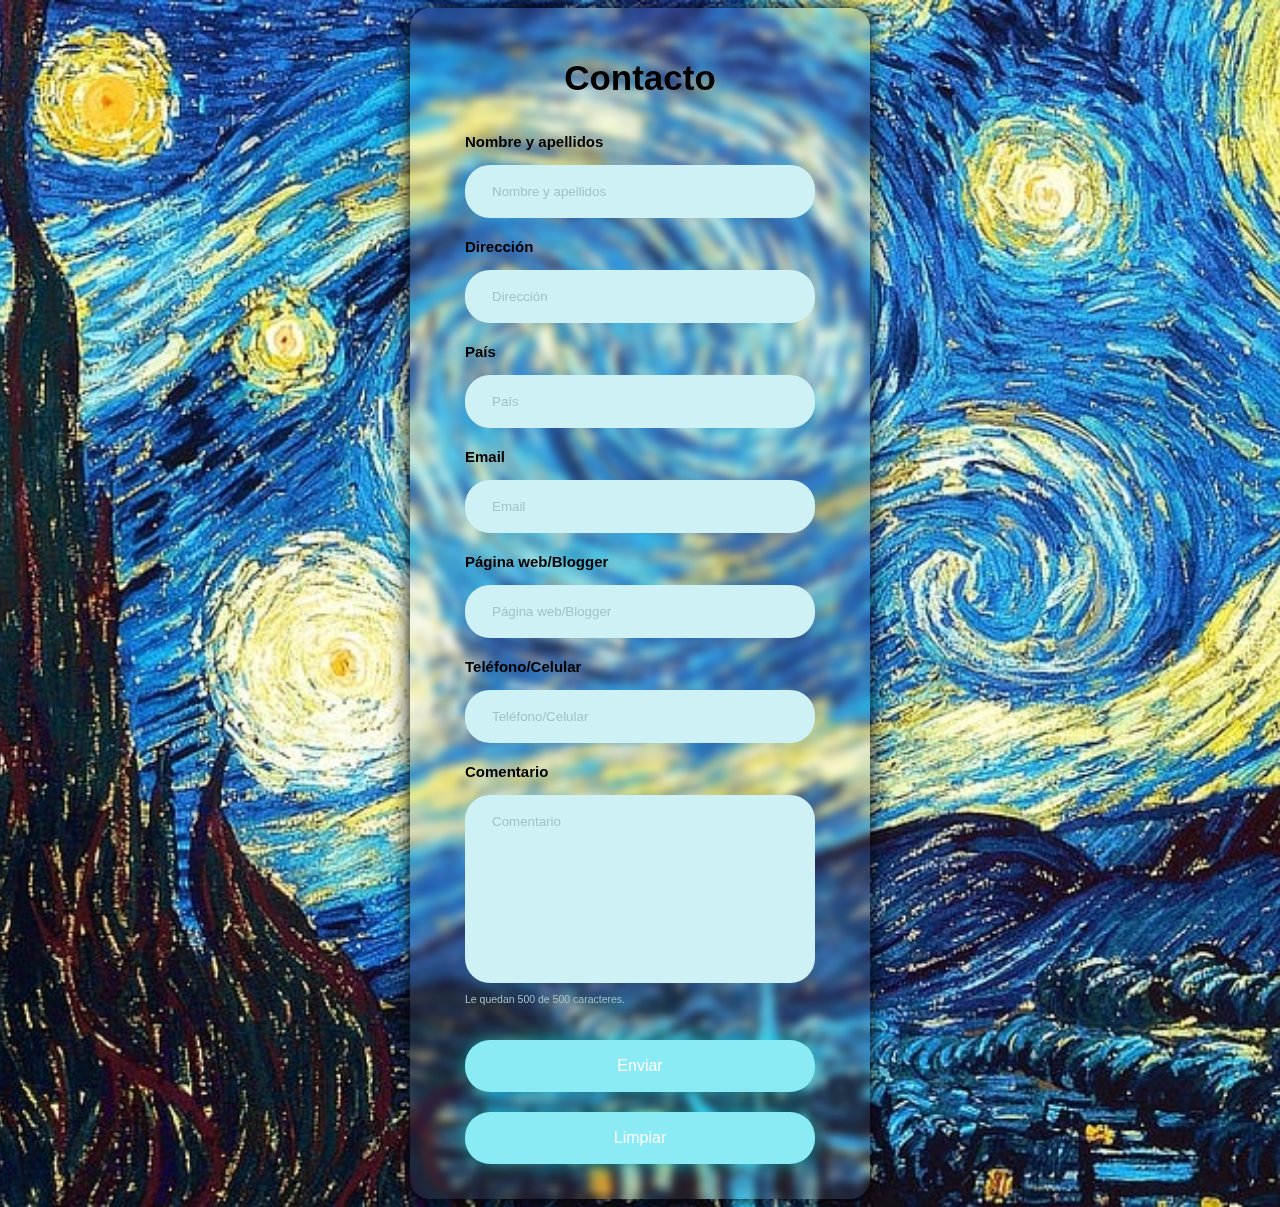
==== index.html @ af14bd1a "Diseño de formulario" ====
<!DOCTYPE html>
<html lang="en">

<head>
    <meta charset="UTF-8">
    <meta name="viewport" content="width=device-width, initial-scale=1.0">
    <title>Formulario de contacto</title>
    <link rel="stylesheet" href="./css/style.css">
</head>

<body>
    <div class="container">
        <h3>Contacto</h3>
        <form class="form">
            <label for="nombre">Nombre y apellidos</label>
            <input type="text" id="nombre" class="box" placeholder="Nombre y apellidos">

            <label for="direccion">Dirección</label>
            <input type="text" id="direccion" class="box" placeholder="Dirección">

            <label for="pais">País</label>
            <input type="text" id="pais" class="box" placeholder="País">

            <label for="email">Email</label>
            <input type="text" id="email" class="box" placeholder="Email">

            <label for="web-site">Página web/Blogger</label>
            <input type="text" id="web-site" class="box" placeholder="Página web/Blogger">

            <label for="telefono">Teléfono/Celular</label>
            <input type="text" id="telofono" class="box" placeholder="Teléfono/Celular">

            <label for="comentario">Comentario</label>
            <textarea id="comentario" cols="30" rows="10" placeholder="Comentario"></textarea>
            <p class="cont-caracteres">Le quedan <span id="contador">500</span> de 500 caracteres.</p>

            <input type="button" value="Enviar" class="button">
            <input type="button" value="Limpiar" class="button">
        </form>
    </div>
</body>

</html>
---- css/style.css ----
body {
    font-family: Arial, Helvetica, sans-serif;
    min-height: 100vh;
    display: flex;
    align-items: center;
    justify-content: center;
    background-image: url("../images/fondo.jpg");
    background-size: cover;
    background-position: center;
    background-repeat: no-repeat;
}

.container {
    font-family: inherit;
    padding: 15px 55px;
    box-shadow: 0 0 20px rgba(0, 0, 0, 1);
    border-radius: 20px;
    text-align: center;
    width: 350px;
    background: #fafafa10;
    backdrop-filter: blur(0.3rem);
}

.form {
    display: flex;
    flex-direction: column;
    text-align: left;
}

h3 {
    color: #000000;
    font-size: 35px;
}

label {
    color: #000000;
    font-size: 15px;
    font-weight: 600;
    margin-bottom: 15px;
}

input,
textarea {
    font-family: inherit;
    padding: 17px 25px;
    border-radius: 25px;
    margin-bottom: 20px;
    background-color: #cdf1f5;
    border: 2px solid #cdf1f5;
    outline: none;
    resize: none;
}

input::placeholder,
textarea::placeholder {
    color: #a1c3ca;
}

.cont-caracteres {
    margin-top: -10px;
    margin-bottom: 35px;
    font-size: 10.5px;
    color: #a1c3ca;

}

.button {
    font-size: 16px;
    color: #ffffff;
    border: 0;
    border-radius: 25px;
    background-color: #8aebf5;
    box-shadow: 0 0 20px rgba(0, 254, 254, 0.5);
    cursor: pointer;
}

.btn:hover {
    background-color: #4bdde0;
}
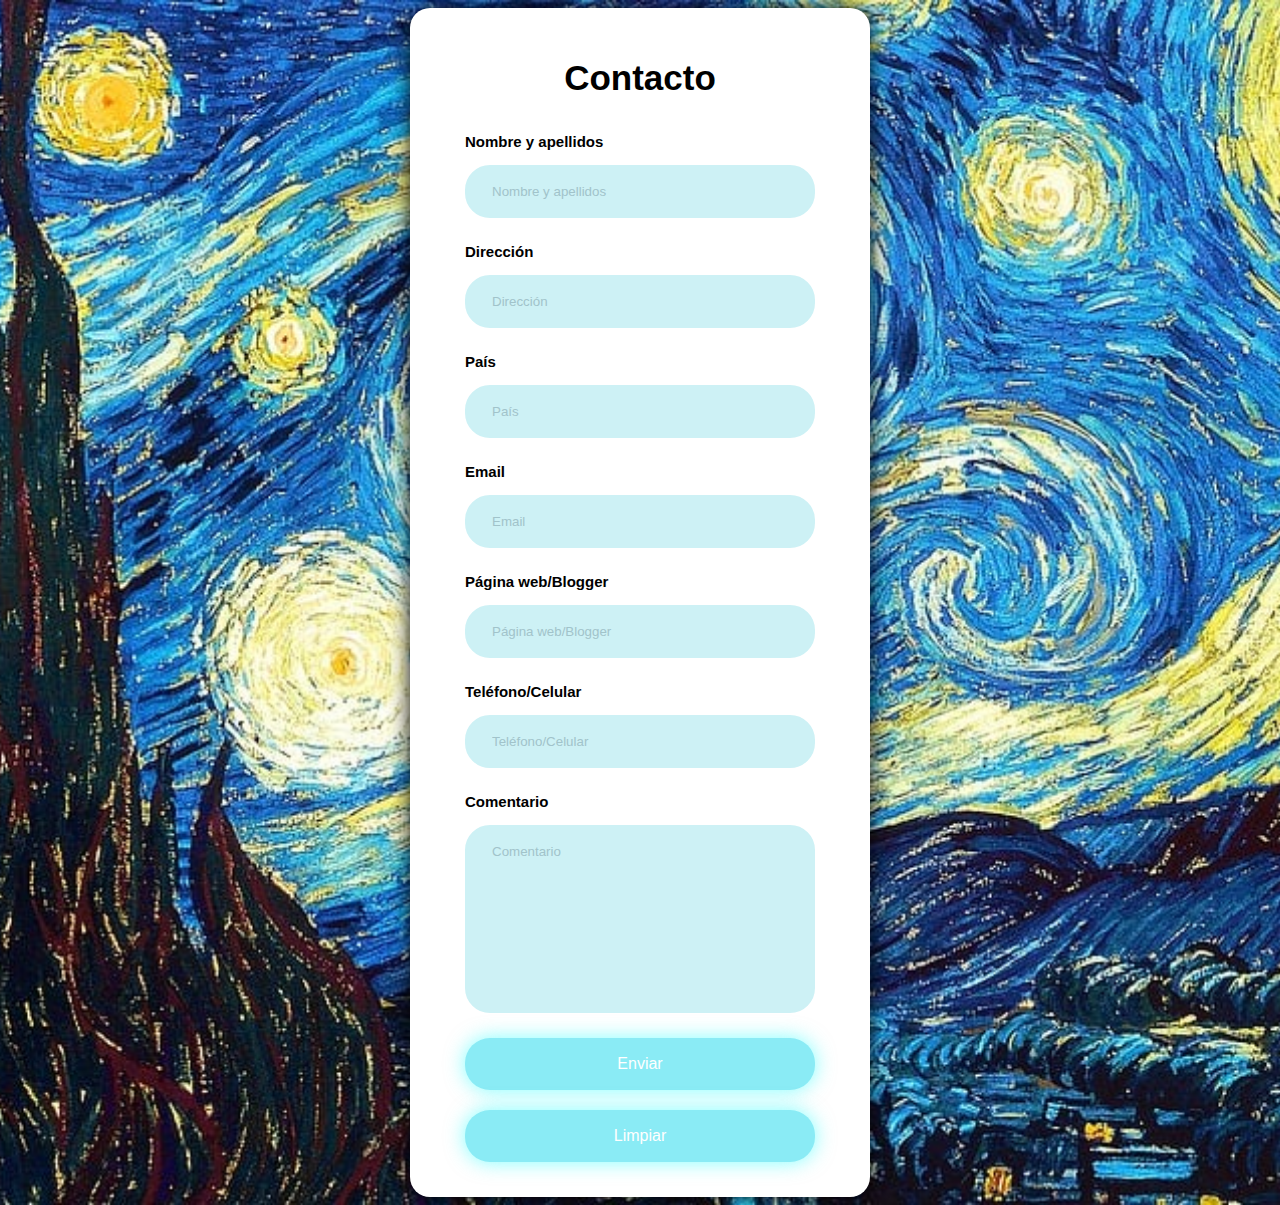
==== commit f215a9e2: "Validación de datos" ====
--- a/index.html
+++ b/index.html
@@ -11,33 +11,40 @@
 <body>
     <div class="container">
         <h3>Contacto</h3>
-        <form class="form">
+        <form class="form" id="formulario" method="post" action="./html/end.html" onsubmit="return validacion()">
             <label for="nombre">Nombre y apellidos</label>
             <input type="text" id="nombre" class="box" placeholder="Nombre y apellidos">
+            <span id="nombre_error" class="mensaje_error"></span>
 
             <label for="direccion">Dirección</label>
             <input type="text" id="direccion" class="box" placeholder="Dirección">
+            <span id="direccion_error" class="mensaje_error"></span>
 
             <label for="pais">País</label>
             <input type="text" id="pais" class="box" placeholder="País">
+            <span id="pais_error" class="mensaje_error"></span>
 
             <label for="email">Email</label>
             <input type="text" id="email" class="box" placeholder="Email">
+            <span id="email_error" class="mensaje_error"></span>
 
             <label for="web-site">Página web/Blogger</label>
             <input type="text" id="web-site" class="box" placeholder="Página web/Blogger">
+            <span id="web-site_error" class="mensaje_error"></span>
 
             <label for="telefono">Teléfono/Celular</label>
-            <input type="text" id="telofono" class="box" placeholder="Teléfono/Celular">
+            <input type="text" id="telefono" class="box" placeholder="Teléfono/Celular">
+            <span id="telefono_error" class="mensaje_error"></span>
 
             <label for="comentario">Comentario</label>
-            <textarea id="comentario" cols="30" rows="10" placeholder="Comentario"></textarea>
-            <p class="cont-caracteres">Le quedan <span id="contador">500</span> de 500 caracteres.</p>
+            <textarea id="comentario" cols="30" rows="10" maxlength="500" placeholder="Comentario"></textarea>
+            <span id="comentario_error" class="mensaje_error"></span>
 
-            <input type="button" value="Enviar" class="button">
-            <input type="button" value="Limpiar" class="button">
+            <input type="submit" value="Enviar" class="button">
+            <input type="button" id="limpiar" value="Limpiar" class="button">
         </form>
     </div>
+    <script src="./js/validacion.js"></script>
 </body>
 
 </html>--- a/css/style.css
+++ b/css/style.css
@@ -17,8 +17,9 @@
     border-radius: 20px;
     text-align: center;
     width: 350px;
-    background: #fafafa10;
-    backdrop-filter: blur(0.3rem);
+    background-color: white;
+    /*background: #fafafa10;
+    backdrop-filter: blur(0.3rem);*/
 }
 
 .form {
@@ -56,12 +57,11 @@
     color: #a1c3ca;
 }
 
-.cont-caracteres {
+.mensaje_error {
+    color: #ff0000;
+    font-size: 12px;
     margin-top: -10px;
-    margin-bottom: 35px;
-    font-size: 10.5px;
-    color: #a1c3ca;
-
+    margin-bottom: 15px;
 }
 
 .button {
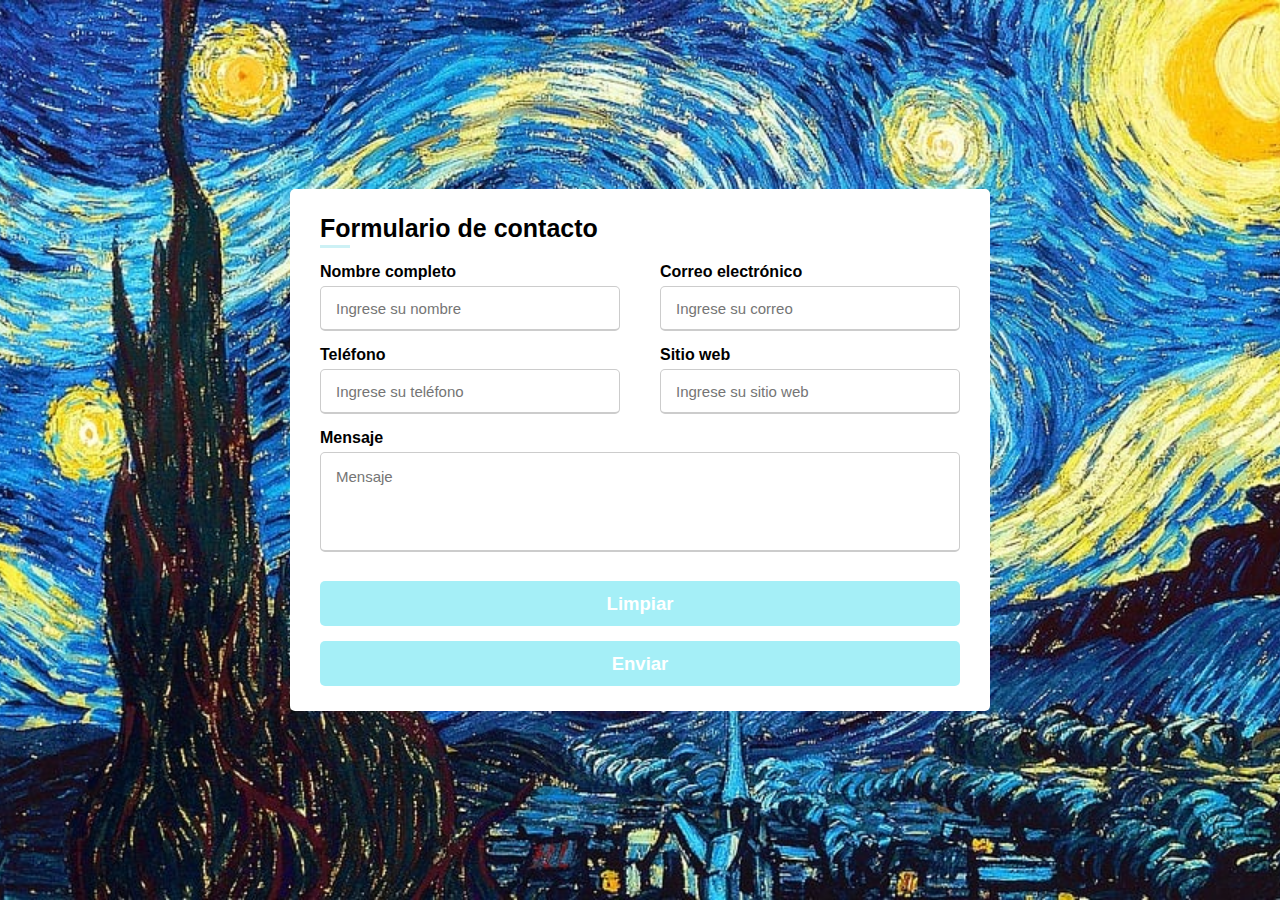
==== commit 4c7647ad: "Actualiza el html y css" ====
--- a/index.html
+++ b/index.html
@@ -10,39 +10,69 @@
 
 <body>
     <div class="container">
-        <h3>Contacto</h3>
-        <form class="form" id="formulario" method="post" action="./html/end.html" onsubmit="return validacion()">
+        <div class="title">Formulario de contacto</div>
+        <form action="#">
+            <div class="user-details">
+                <div class="input-box">
+                    <span class="details">Nombre completo</span>
+                    <input type="text" placeholder="Ingrese su nombre">
+                </div>
+
+                <div class="input-box">
+                    <span class="details">Correo electrónico</span>
+                    <input type="text" placeholder="Ingrese su correo">
+                </div>
+
+                <div class="input-box">
+                    <span class="details">Teléfono</span>
+                    <input type="text" placeholder="Ingrese su teléfono">
+                </div>
+
+                <div class="input-box">
+                    <span class="details">Sitio web</span>
+                    <input type="text" placeholder="Ingrese su sitio web">
+                </div>
+
+                <div class="text-box">
+                    <span class="details">Mensaje</span>
+                    <textarea maxlength="500" placeholder="Mensaje"></textarea>
+                </div>
+            </div>
+            <div class="button">
+                <input type="button" value="Limpiar">
+                <input type="submit" value="Enviar">
+            </div>
+        </form>
+
+        <!--<form class="form" id="formulario" method="post" action="#" onsubmit="return validacion()">
             <label for="nombre">Nombre y apellidos</label>
             <input type="text" id="nombre" class="box" placeholder="Nombre y apellidos">
             <span id="nombre_error" class="mensaje_error"></span>
-
-            <label for="direccion">Dirección</label>
-            <input type="text" id="direccion" class="box" placeholder="Dirección">
-            <span id="direccion_error" class="mensaje_error"></span>
-
-            <label for="pais">País</label>
-            <input type="text" id="pais" class="box" placeholder="País">
-            <span id="pais_error" class="mensaje_error"></span>
 
             <label for="email">Email</label>
             <input type="text" id="email" class="box" placeholder="Email">
             <span id="email_error" class="mensaje_error"></span>
 
-            <label for="web-site">Página web/Blogger</label>
-            <input type="text" id="web-site" class="box" placeholder="Página web/Blogger">
-            <span id="web-site_error" class="mensaje_error"></span>
-
-            <label for="telefono">Teléfono/Celular</label>
-            <input type="text" id="telefono" class="box" placeholder="Teléfono/Celular">
+            <label for="telefono">Teléfono</label>
+            <input type="text" id="telefono" class="box" placeholder="Teléfono">
             <span id="telefono_error" class="mensaje_error"></span>
 
-            <label for="comentario">Comentario</label>
-            <textarea id="comentario" cols="30" rows="10" maxlength="500" placeholder="Comentario"></textarea>
-            <span id="comentario_error" class="mensaje_error"></span>
+            <label for="web">Página web</label>
+            <input type="text" id="web" class="box" placeholder="Página web">
+            <span id="web_error" class="mensaje_error"></span>
 
-            <input type="submit" value="Enviar" class="button">
-            <input type="button" id="limpiar" value="Limpiar" class="button">
-        </form>
+            <label for="asunto">Asunto</label>
+            <input type="text" id="asunto" class="box" placeholder="Asunto">
+            <span id="asunto_error" class="mensaje_error"></span>
+
+            <label for="mensaje">Mensaje</label>
+            <textarea id="mensaje" cols="30" rows="10" maxlength="500" placeholder="Mensaje"></textarea>
+                    <span id="mensaje_error" class="mensaje_error"></span>
+
+                    <input type="submit" value="Enviar" class="button">
+                    <input type="button" id="limpiar" value="Limpiar" class="button">
+        </form>-->
+
     </div>
     <script src="./js/validacion.js"></script>
 </body>
--- a/css/style.css
+++ b/css/style.css
@@ -1,79 +1,146 @@
+* {
+    margin: 0;
+    padding: 0;
+    box-sizing: border-box;
+    font-family: 'Poppins', sans-serif;
+}
+
 body {
-    font-family: Arial, Helvetica, sans-serif;
-    min-height: 100vh;
     display: flex;
+    height: 100vh;
+    justify-content: center;
     align-items: center;
-    justify-content: center;
     background-image: url("../images/fondo.jpg");
     background-size: cover;
     background-position: center;
-    background-repeat: no-repeat;
 }
 
 .container {
-    font-family: inherit;
-    padding: 15px 55px;
-    box-shadow: 0 0 20px rgba(0, 0, 0, 1);
-    border-radius: 20px;
-    text-align: center;
-    width: 350px;
-    background-color: white;
-    /*background: #fafafa10;
-    backdrop-filter: blur(0.3rem);*/
+    max-width: 700px;
+    width: 100%;
+    background: #fff;
+    padding: 25px 30px;
+    border-radius: 5px;
 }
 
-.form {
-    display: flex;
-    flex-direction: column;
-    text-align: left;
+.container .title {
+    font-size: 25px;
+    font-weight: 600;
+    position: relative;
 }
 
-h3 {
-    color: #000000;
-    font-size: 35px;
+.container .title::before {
+    content: '';
+    position: absolute;
+    left: 0;
+    bottom: -5px;
+    height: 3.5px;
+    width: 30px;
+    background: #cdf1f5;
 }
 
-label {
-    color: #000000;
+.container form .user-details {
+    display: flex;
+    flex-wrap: wrap;
+    justify-content: space-between;
+    margin: 20px 0 15px 0;
+}
+
+form .user-details .input-box {
+    margin-bottom: 15px;
+    width: calc(100% / 2 - 20px);
+}
+
+form .user-details .text-box {
+    margin-bottom: 10px;
+    width: 100%;
+}
+
+.user-details .input-box .details {
+    display: block;
+    font-weight: 550;
+    margin-bottom: 5px;
+}
+
+.user-details .text-box .details {
+    display: block;
+    font-weight: 550;
+    margin-bottom: 5px;
+}
+
+.user-details .input-box input {
+    height: 45px;
+    width: 100%;
+    outline: none;
+    border-radius: 5px;
+    border: 1px solid #ccc;
+    padding-left: 15px;
     font-size: 15px;
-    font-weight: 600;
+    border-bottom-width: 2.5px;
+    transition: all 0.3s ease;
+}
+
+.user-details .text-box textarea {
+    height: 100px;
+    width: 100%;
+    resize: none;
+    outline: none;
+    border-radius: 5px;
+    border: 1px solid #ccc;
+    padding: 15px 15px;
+    font-size: 15px;
+    border-bottom-width: 2.5px;
+    transition: all 0.3s ease;
+}
+
+.user-details .input-box input:focus {
+    border-color: #cdf1f5;
+}
+
+.user-details .text-box textarea:focus {
+    border-color: #cdf1f5;
+}
+
+form .button {
+    height: 45px;
+    margin: 15px 0 60px;
+}
+
+form .button input {
+    height: 100%;
+    width: 100%;
+    outline: none;
+    color: #fff;
+    border: none;
+    font-size: 18.5px;
+    font-weight: 550;
+    border-radius: 5px;
+    background: #8aeaf5c4;
+    cursor: pointer;
     margin-bottom: 15px;
 }
 
-input,
-textarea {
-    font-family: inherit;
-    padding: 17px 25px;
-    border-radius: 25px;
-    margin-bottom: 20px;
-    background-color: #cdf1f5;
-    border: 2px solid #cdf1f5;
-    outline: none;
-    resize: none;
+form .button input:hover {
+    background-color: #4bdde0e8;
+    box-shadow: 0 0 20px rgba(0, 254, 254, 0.5);
 }
 
-input::placeholder,
-textarea::placeholder {
-    color: #a1c3ca;
-}
+@media (max-width: 585px) {
+    .container {
+        max-width: 100%;
+    }
 
-.mensaje_error {
-    color: #ff0000;
-    font-size: 12px;
-    margin-top: -10px;
-    margin-bottom: 15px;
-}
+    form .user-details .input-box {
+        margin-bottom: 15px;
+        width: 100%;
+    }
 
-.button {
-    font-size: 16px;
-    color: #ffffff;
-    border: 0;
-    border-radius: 25px;
-    background-color: #8aebf5;
-    box-shadow: 0 0 20px rgba(0, 254, 254, 0.5);
-    cursor: pointer;
-}
+    .container form .user-details {
+        max-height: 335px;
+        overflow-y: scroll;
+    }
 
-.btn:hover {
-    background-color: #4bdde0;
+    .user-details::-webkit-scrollbar {
+        width: 0;
+    }
 }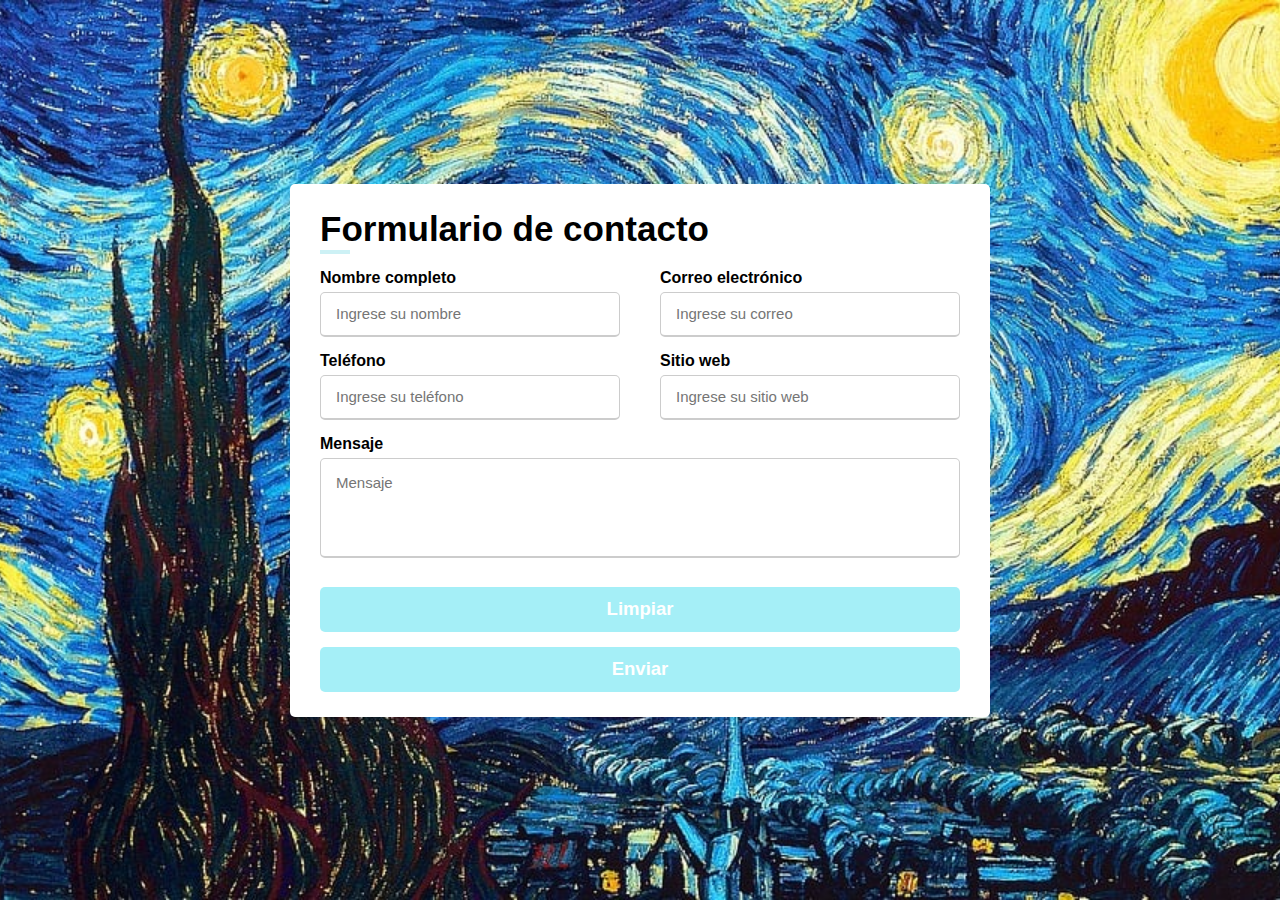
==== commit f2161220: "Actualiza la validación" ====
--- a/index.html
+++ b/index.html
@@ -11,68 +11,43 @@
 <body>
     <div class="container">
         <div class="title">Formulario de contacto</div>
-        <form action="#">
+        <form method="post" action="#" onsubmit="return validacion()">
             <div class="user-details">
                 <div class="input-box">
                     <span class="details">Nombre completo</span>
-                    <input type="text" placeholder="Ingrese su nombre">
+                    <input type="text" id="nombre" placeholder="Ingrese su nombre">
+                    <span id="nombre_error" class="mensaje_error"></span>
                 </div>
 
                 <div class="input-box">
                     <span class="details">Correo electrónico</span>
-                    <input type="text" placeholder="Ingrese su correo">
+                    <input type="text" id="correo" placeholder="Ingrese su correo">
+                    <span id="correo_error" class="mensaje_error"></span>
                 </div>
 
                 <div class="input-box">
                     <span class="details">Teléfono</span>
-                    <input type="text" placeholder="Ingrese su teléfono">
+                    <input type="text" id="telefono" placeholder="Ingrese su teléfono">
+                    <span id="telefono_error" class="mensaje_error"></span>
                 </div>
 
                 <div class="input-box">
                     <span class="details">Sitio web</span>
-                    <input type="text" placeholder="Ingrese su sitio web">
+                    <input type="text" id="web" placeholder="Ingrese su sitio web">
+                    <span id="web_error" class="mensaje_error"></span>
                 </div>
 
                 <div class="text-box">
                     <span class="details">Mensaje</span>
-                    <textarea maxlength="500" placeholder="Mensaje"></textarea>
+                    <textarea maxlength="500" id="mensaje" placeholder="Mensaje"></textarea>
+                    <span id="mensaje_error" class="mensaje_error"></span>
                 </div>
             </div>
             <div class="button">
-                <input type="button" value="Limpiar">
+                <input type="button" id="limpiar" value="Limpiar">
                 <input type="submit" value="Enviar">
             </div>
         </form>
-
-        <!--<form class="form" id="formulario" method="post" action="#" onsubmit="return validacion()">
-            <label for="nombre">Nombre y apellidos</label>
-            <input type="text" id="nombre" class="box" placeholder="Nombre y apellidos">
-            <span id="nombre_error" class="mensaje_error"></span>
-
-            <label for="email">Email</label>
-            <input type="text" id="email" class="box" placeholder="Email">
-            <span id="email_error" class="mensaje_error"></span>
-
-            <label for="telefono">Teléfono</label>
-            <input type="text" id="telefono" class="box" placeholder="Teléfono">
-            <span id="telefono_error" class="mensaje_error"></span>
-
-            <label for="web">Página web</label>
-            <input type="text" id="web" class="box" placeholder="Página web">
-            <span id="web_error" class="mensaje_error"></span>
-
-            <label for="asunto">Asunto</label>
-            <input type="text" id="asunto" class="box" placeholder="Asunto">
-            <span id="asunto_error" class="mensaje_error"></span>
-
-            <label for="mensaje">Mensaje</label>
-            <textarea id="mensaje" cols="30" rows="10" maxlength="500" placeholder="Mensaje"></textarea>
-                    <span id="mensaje_error" class="mensaje_error"></span>
-
-                    <input type="submit" value="Enviar" class="button">
-                    <input type="button" id="limpiar" value="Limpiar" class="button">
-        </form>-->
-
     </div>
     <script src="./js/validacion.js"></script>
 </body>
--- a/css/style.css
+++ b/css/style.css
@@ -24,7 +24,7 @@
 }
 
 .container .title {
-    font-size: 25px;
+    font-size: 35px;
     font-weight: 600;
     position: relative;
 }
@@ -101,6 +101,16 @@
     border-color: #cdf1f5;
 }
 
+.user-details .input-box .mensaje_error {
+    color: #ff0000;
+    font-size: 12.5px;
+}
+
+.user-details .text-box .mensaje_error {
+    color: #ff0000;
+    font-size: 12.5px;
+}
+
 form .button {
     height: 45px;
     margin: 15px 0 60px;
@@ -130,6 +140,10 @@
         max-width: 100%;
     }
 
+    .container .title {
+        font-size: 30px;
+    }
+
     form .user-details .input-box {
         margin-bottom: 15px;
         width: 100%;
